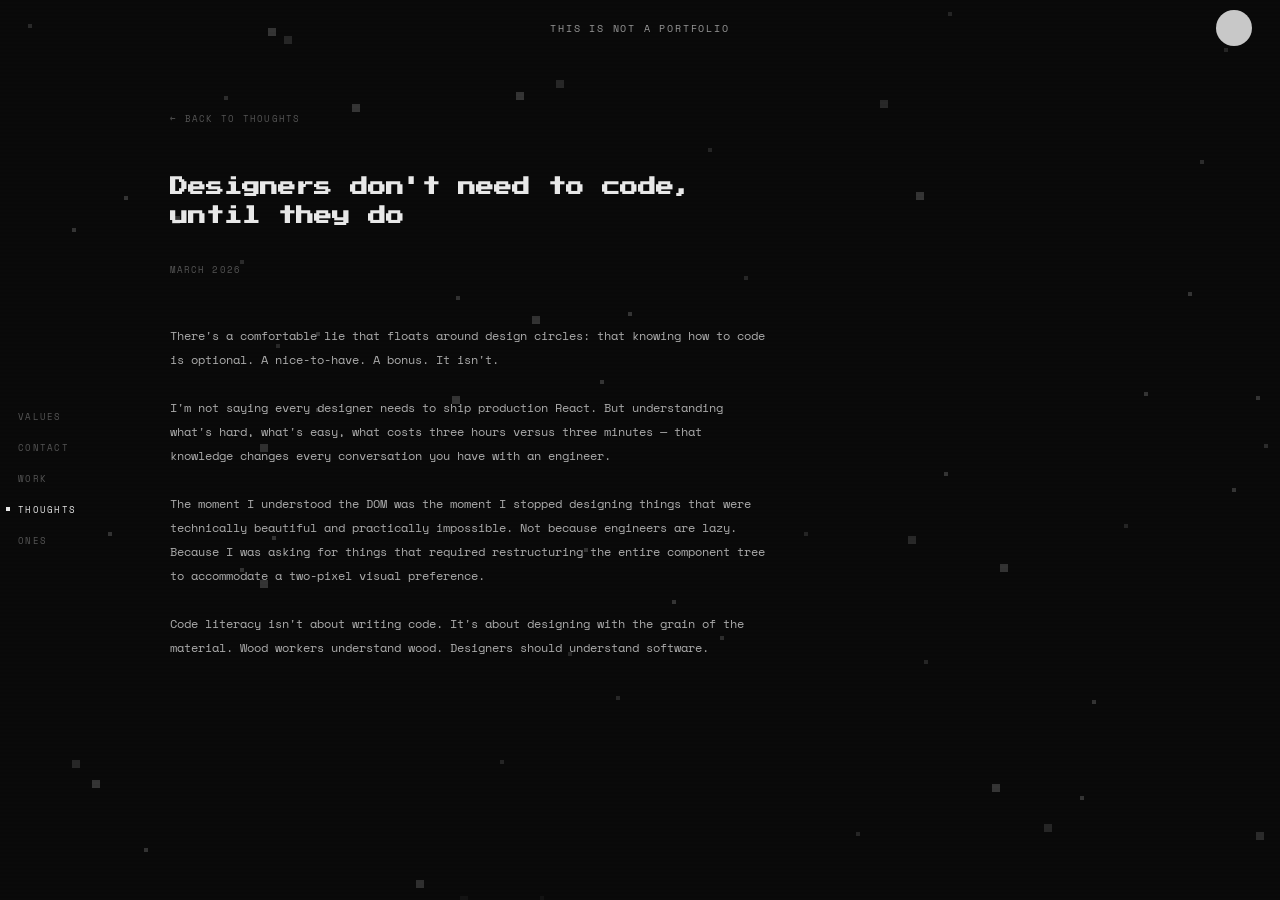
==== article.html @ 307c34dd "Initial commit: personal website" ====
<!DOCTYPE html>
<html lang="en">
<head>
  <meta charset="UTF-8" />
  <meta name="viewport" content="width=device-width, initial-scale=1.0" />
  <title>Article — Joy S</title>
  <link rel="stylesheet" href="style.css" />
</head>
<body>

  <canvas id="pixelCanvas"></canvas>

  <header>
    <div class="header-title">This is not a portfolio</div>
    <div class="header-circle"></div>
  </header>

  <nav class="left-nav">
    <a href="index.html" class="nav-item">Values</a>
    <a href="#" class="nav-item">Contact</a>
    <a href="#" class="nav-item">Work</a>
    <a href="blog.html" class="nav-item active">Thoughts</a>
    <a href="#" class="nav-item">Ones</a>
  </nav>

  <main class="article-main">
    <a href="blog.html" class="article-back">← Back to thoughts</a>
    <h1 class="article-title" id="articleTitle">Loading…</h1>
    <div class="article-meta" id="articleMeta"></div>
    <div class="article-body" id="articleBody"></div>
  </main>

  <script>
    const articles = {
      1: {
        title: "Designers don't need to code, until they do",
        date: "March 2026",
        body: `<p>There's a comfortable lie that floats around design circles: that knowing how to code is optional. A nice-to-have. A bonus. It isn't.</p>
        <p>I'm not saying every designer needs to ship production React. But understanding what's hard, what's easy, what costs three hours versus three minutes — that knowledge changes every conversation you have with an engineer.</p>
        <p>The moment I understood the DOM was the moment I stopped designing things that were technically beautiful and practically impossible. Not because engineers are lazy. Because I was asking for things that required restructuring the entire component tree to accommodate a two-pixel visual preference.</p>
        <p>Code literacy isn't about writing code. It's about designing with the grain of the material. Wood workers understand wood. Designers should understand software.</p>`
      },
      2: {
        title: "On being wrong loudly and often",
        date: "February 2026",
        body: `<p>I have a habit of stating half-formed opinions as if they're fully formed. This is, depending on who you ask, my worst or best professional quality.</p>
        <p>The worst version: I confidently advocate for a direction that turns out to be wrong, wasting everyone's time including my own.</p>
        <p>The best version: I say the thing nobody else is willing to say out loud, which opens up the conversation to actual disagreement, which is where all the good thinking happens.</p>
        <p>I've landed closer to the best version more often by being explicit about my confidence level. "I'm 60% sure about this" invites pushback. "Here's the answer" shuts the room down.</p>`
      },
      3: {
        title: "Tools I actually use (and why I judge people who don't)",
        date: "January 2026",
        body: `<p>I'm going to describe a pattern and you tell me if you recognize it. Someone complains about a problem — a process friction, a communication breakdown, an inefficiency — and when you ask if they've tried the tool that solves exactly that problem, they say: "Oh I've heard of it, I just haven't had time to learn it."</p>
        <p>This person has had time to complain. They have not had time to fix the thing they're complaining about. I find this baffling.</p>
        <p>Tools I actually use, in no particular order: Raycast, Notion, Figma (obviously), Linear, and an embarrassingly long list of browser extensions that have collectively saved me weeks.</p>
        <p>None of these took more than an afternoon to learn at a useful level. That is the bar. An afternoon.</p>`
      },
      4: {
        title: "The dinner party problem: unsolicited design critique",
        date: "December 2025",
        body: `<p>The moment I realized I had fully become a product designer was not when I shipped my first feature. It was when I was at dinner and couldn't stop thinking about why the restaurant's menu app used a carousel for the categories instead of a tab bar.</p>
        <p>Nobody asked. The food was good. The conversation was fine. And I was internally writing a Jira ticket.</p>
        <p>There is no cure. You learn to suppress the commentary. You do not always succeed. Your friends tolerate you. This is the deal.</p>`
      },
      5: {
        title: 'Why "ship it" is both good and terrible advice',
        date: "November 2025",
        body: `<p>"Ship it" is good advice when the problem is paralysis. When the team has been refining the same design for six weeks, when every conversation reopens already-closed decisions, when perfect has become the enemy of done — yes. Ship it.</p>
        <p>"Ship it" is terrible advice when the problem is that the thing you're about to ship is wrong. Not imperfect. Wrong. Wrong premise, wrong user, wrong problem solved entirely.</p>
        <p>The hard part is telling the difference. That distinction is most of the job.</p>`
      },
      6: {
        title: "What product design borrowed from therapy",
        date: "October 2025",
        body: `<p>A good therapist doesn't tell you what to feel. They ask questions until you tell yourself. A good designer doesn't tell users what they want. They create conditions where users can show you.</p>
        <p>Both disciplines require sitting with discomfort. Not jumping to solutions. Resisting the urge to fix before you understand.</p>
        <p>I'm not saying designers are therapists. I'm saying the cognitive posture is surprisingly similar, and that the designers I've learned most from all had a quality of patient, non-judgmental attention that I associate more with good listeners than good makers.</p>`
      },
      7: {
        title: "Against vibes-based roadmaps",
        date: "September 2025",
        body: `<p>A vibes-based roadmap is one where the prioritization logic, if you trace it back far enough, ends at "the founder really cares about this" or "we've been talking about it for a while so it feels important."</p>
        <p>These roadmaps are more common than anyone admits. They get dressed up in the language of strategy — "customer-centric," "high impact," "aligns with our north star" — but the actual inputs are vibes.</p>
        <p>The fix isn't more process. It's one honest question per roadmap item: what would convince us this is the wrong thing to build right now? If nobody can answer that, the item isn't prioritized. It's assumed.</p>`
      },
      8: {
        title: "Self-awareness as a design skill",
        date: "August 2025",
        body: `<p>The designers I've seen do the most damage — to products, to teams, to user experiences — were not the ones who lacked skills. They were the ones who lacked self-awareness about where their instincts were reliable and where they weren't.</p>
        <p>Everyone has design opinions. The difference between an opinion and a skill is being able to say "I don't know if I'm right about this, let's test it" and meaning it.</p>
        <p>Self-awareness in design isn't humility for its own sake. It's precision. Knowing when to trust your gut and when to distrust it is what separates expensive mistakes from cheap ones.</p>`
      },
      9: {
        title: "The myth of the objective user",
        date: "July 2025",
        body: `<p>There is no objective user. There is no view from nowhere. Every research method selects for certain kinds of people, certain kinds of contexts, certain kinds of feedback. The results are always partial.</p>
        <p>This doesn't mean user research is useless. It means treating any single study as definitive is the mistake. You're collecting evidence, not discovering truth.</p>
        <p>The practical implication: when someone says "users want X" based on one round of interviews, the right question is always "which users, in what context, saying what, to whom?" The answer to that question is where the actual information is.</p>`
      }
    };

    const params = new URLSearchParams(window.location.search);
    const id = params.get('id') || '1';
    const article = articles[id] || articles[1];

    document.getElementById('articleTitle').textContent = article.title;
    document.getElementById('articleMeta').textContent = article.date;
    document.getElementById('articleBody').innerHTML = article.body;
    document.title = article.title + ' — Joy S';
  </script>
  <script src="script.js"></script>
</body>
</html>
---- style.css ----
@import url('https://fonts.googleapis.com/css2?family=Press+Start+2P&family=Space+Mono:ital,wght@0,400;0,700;1,400&display=swap');

*, *::before, *::after {
  box-sizing: border-box;
  margin: 0;
  padding: 0;
}

:root {
  --bg: #0a0a0a;
  --fg: #e8e8e8;
  --accent: #d4d4d4;
  --muted: #555;
  --nav-width: 90px;
}

html, body {
  width: 100%;
  height: 100%;
  background: var(--bg);
  color: var(--fg);
  font-family: 'Space Mono', monospace;
  overflow: hidden;
}

/* ─── PIXEL CANVAS BACKGROUND ─── */
#pixelCanvas {
  position: fixed;
  top: 0;
  left: 0;
  width: 100%;
  height: 100%;
  pointer-events: none;
  z-index: 0;
  opacity: 0.35;
}

/* ─── HEADER ─── */
header {
  position: fixed;
  top: 0;
  left: 0;
  right: 0;
  height: 56px;
  display: flex;
  align-items: center;
  justify-content: center;
  z-index: 10;
}

.header-title {
  font-family: 'Space Mono', monospace;
  font-size: 10px;
  letter-spacing: 0.18em;
  text-transform: uppercase;
  color: var(--accent);
  opacity: 0.7;
}

.header-circle {
  position: absolute;
  right: 28px;
  top: 50%;
  transform: translateY(-50%);
  width: 36px;
  height: 36px;
  border-radius: 50%;
  background: #c8c8c8;
  cursor: pointer;
  transition: background 0.2s;
}

.header-circle:hover {
  background: #fff;
}

/* ─── LEFT NAV ─── */
.left-nav {
  position: fixed;
  left: 0;
  top: 56px;
  bottom: 0;
  width: var(--nav-width);
  display: flex;
  flex-direction: column;
  justify-content: center;
  gap: 18px;
  padding: 0 0 0 18px;
  z-index: 10;
}

.nav-item {
  font-family: 'Space Mono', monospace;
  font-size: 9px;
  letter-spacing: 0.14em;
  text-transform: uppercase;
  color: var(--muted);
  text-decoration: none;
  transition: color 0.2s;
  position: relative;
  cursor: pointer;
}

.nav-item::before {
  content: '';
  position: absolute;
  left: -12px;
  top: 50%;
  transform: translateY(-50%);
  width: 4px;
  height: 4px;
  background: transparent;
  transition: background 0.2s;
}

.nav-item:hover,
.nav-item.active {
  color: var(--fg);
}

.nav-item.active::before {
  background: var(--fg);
}

/* ─── HOME PAGE ─── */
.home-main {
  position: fixed;
  top: 56px;
  left: var(--nav-width);
  right: 0;
  bottom: 0;
  display: flex;
  flex-direction: column;
  align-items: center;
  justify-content: center;
  gap: 56px;
  z-index: 5;
}

.pixel-name {
  font-family: 'Press Start 2P', monospace;
  font-size: clamp(40px, 8vw, 80px);
  color: var(--fg);
  letter-spacing: 0.08em;
  line-height: 1;
  position: relative;
  cursor: default;
  user-select: none;
}

.bio-text {
  font-family: 'Space Mono', monospace;
  font-size: 11px;
  line-height: 1.9;
  color: var(--accent);
  opacity: 0.75;
  max-width: 340px;
  text-align: center;
}

/* ─── BLOG PAGE ─── */
.blog-main {
  position: fixed;
  top: 56px;
  left: var(--nav-width);
  right: 0;
  bottom: 0;
  display: flex;
  flex-direction: column;
  align-items: center;
  justify-content: center;
  z-index: 5;
  overflow-y: auto;
}

.article-list {
  display: flex;
  flex-direction: column;
  gap: 0;
  width: 100%;
  max-width: 420px;
}

.article-link {
  font-family: 'Space Mono', monospace;
  font-size: 13px;
  color: var(--accent);
  text-decoration: none;
  padding: 14px 0;
  border-bottom: 1px solid #1a1a1a;
  transition: color 0.15s, padding-left 0.15s;
  letter-spacing: 0.04em;
  opacity: 0.8;
  cursor: pointer;
}

.article-link:first-child {
  border-top: 1px solid #1a1a1a;
}

.article-link:hover {
  color: #fff;
  padding-left: 8px;
  opacity: 1;
}

/* ─── ARTICLE PAGE ─── */
.article-main {
  position: fixed;
  top: 56px;
  left: var(--nav-width);
  right: 0;
  bottom: 0;
  overflow-y: auto;
  padding: 48px 80px;
  z-index: 5;
}

.article-back {
  font-family: 'Space Mono', monospace;
  font-size: 9px;
  letter-spacing: 0.14em;
  text-transform: uppercase;
  color: var(--muted);
  text-decoration: none;
  margin-bottom: 48px;
  display: inline-block;
  transition: color 0.2s;
}

.article-back:hover {
  color: var(--fg);
}

.article-title {
  font-family: 'Press Start 2P', monospace;
  font-size: 18px;
  line-height: 1.6;
  color: var(--fg);
  margin-bottom: 32px;
  max-width: 560px;
}

.article-meta {
  font-family: 'Space Mono', monospace;
  font-size: 9px;
  color: var(--muted);
  letter-spacing: 0.12em;
  text-transform: uppercase;
  margin-bottom: 48px;
}

.article-body {
  font-family: 'Space Mono', monospace;
  font-size: 12px;
  line-height: 2;
  color: var(--accent);
  opacity: 0.8;
  max-width: 600px;
}

.article-body p {
  margin-bottom: 24px;
}

/* ─── GLITCH ANIMATION ─── */
@keyframes glitch-clip-1 {
  0%   { clip-path: inset(40% 0 61% 0); transform: translate(-4px, 0); }
  20%  { clip-path: inset(92% 0 1% 0);  transform: translate(4px, 0); }
  40%  { clip-path: inset(43% 0 1% 0);  transform: translate(0, 0); }
  60%  { clip-path: inset(25% 0 58% 0); transform: translate(3px, 0); }
  80%  { clip-path: inset(54% 0 7% 0);  transform: translate(-3px, 0); }
  100% { clip-path: inset(58% 0 43% 0); transform: translate(0, 0); }
}

@keyframes glitch-clip-2 {
  0%   { clip-path: inset(24% 0 29% 0); transform: translate(4px, 0); }
  20%  { clip-path: inset(54% 0 7% 0);  transform: translate(-4px, 0); }
  40%  { clip-path: inset(5% 0 86% 0);  transform: translate(3px, 0); }
  60%  { clip-path: inset(35% 0 56% 0); transform: translate(0, 0); }
  80%  { clip-path: inset(74% 0 16% 0); transform: translate(-3px, 0); }
  100% { clip-path: inset(45% 0 40% 0); transform: translate(4px, 0); }
}

.pixel-name {
  position: relative;
}

.pixel-name::before,
.pixel-name::after {
  content: attr(data-text);
  position: absolute;
  top: 0; left: 0;
  width: 100%;
  font-family: 'Press Start 2P', monospace;
  font-size: inherit;
  letter-spacing: inherit;
  opacity: 0;
}

.pixel-name.glitching::before {
  color: #ff004c;
  opacity: 0.8;
  animation: glitch-clip-1 0.3s steps(1) infinite;
}

.pixel-name.glitching::after {
  color: #00ffe7;
  opacity: 0.8;
  animation: glitch-clip-2 0.3s steps(1) infinite;
}

/* ─── PIXEL CURSOR (optional flair) ─── */
@keyframes blink {
  0%, 100% { opacity: 1; }
  50% { opacity: 0; }
}

.cursor {
  display: inline-block;
  width: 10px;
  height: 1em;
  background: var(--fg);
  margin-left: 4px;
  vertical-align: middle;
  animation: blink 1s step-end infinite;
}
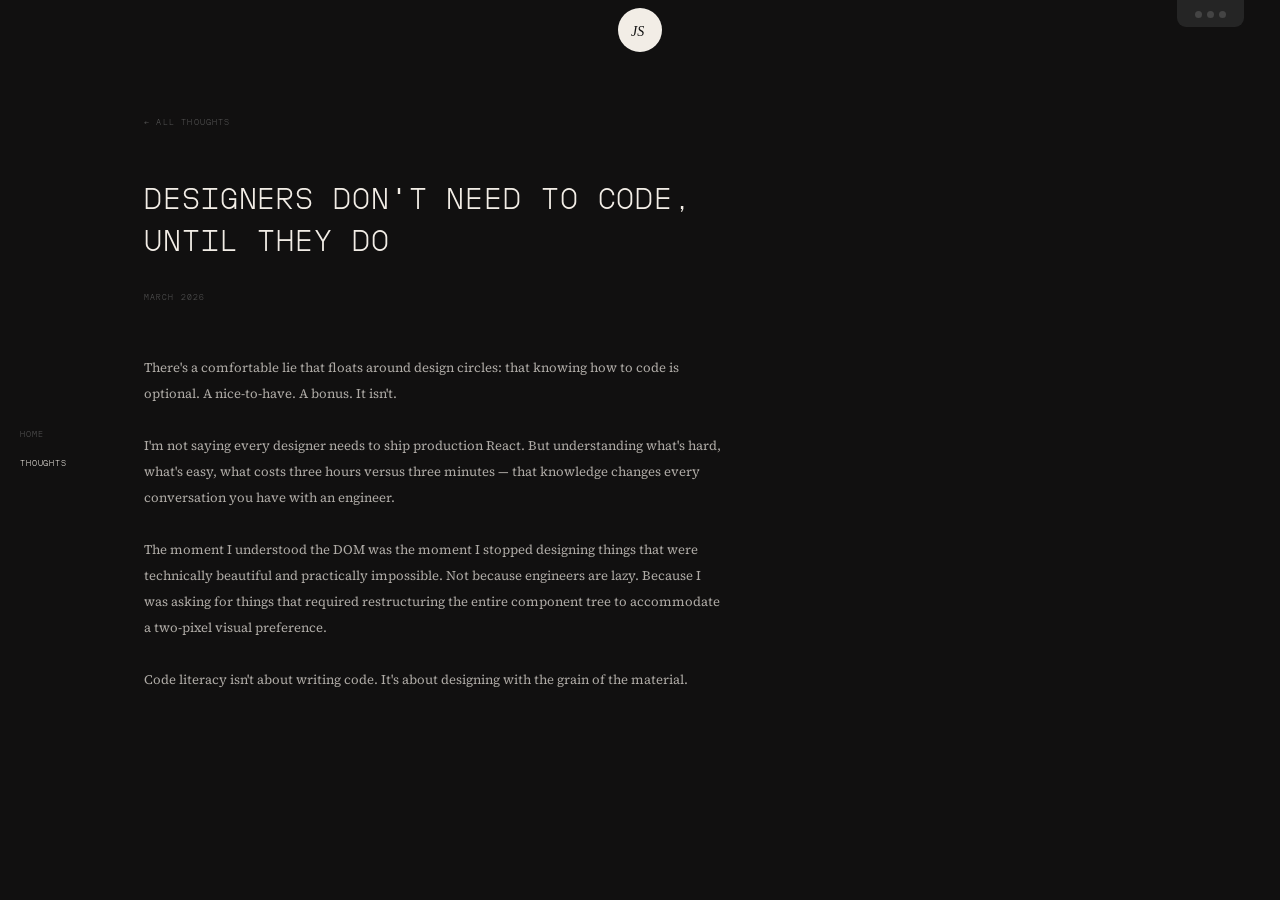
==== commit 91bca3b7: "Redesign: new editorial layout with browser-frame art collage, timeline nav, APK Praktikal + Source " ====
--- a/article.html
+++ b/article.html
@@ -3,32 +3,34 @@
 <head>
   <meta charset="UTF-8" />
   <meta name="viewport" content="width=device-width, initial-scale=1.0" />
-  <title>Article — Joy S</title>
+  <title>Article — Joy S.</title>
   <link rel="stylesheet" href="style.css" />
 </head>
 <body>
 
-  <canvas id="pixelCanvas"></canvas>
-
-  <header>
-    <div class="header-title">This is not a portfolio</div>
-    <div class="header-circle"></div>
+  <header class="site-header">
+    <a href="index.html" class="logo-badge">
+      <svg viewBox="0 0 26 26" fill="none" xmlns="http://www.w3.org/2000/svg">
+        <text x="4" y="19" font-size="14" font-family="serif" fill="#111" font-style="italic">JS</text>
+      </svg>
+    </a>
   </header>
 
-  <nav class="left-nav">
-    <a href="index.html" class="nav-item">Values</a>
-    <a href="#" class="nav-item">Contact</a>
-    <a href="#" class="nav-item">Work</a>
-    <a href="blog.html" class="nav-item active">Thoughts</a>
-    <a href="#" class="nav-item">Ones</a>
+  <div class="tab-deco" aria-hidden="true">
+    <i></i><i></i><i></i>
+  </div>
+
+  <nav class="page-left-nav">
+    <a href="index.html" class="page-nav-item">Home</a>
+    <a href="blog.html" class="page-nav-item active">Thoughts</a>
   </nav>
 
-  <main class="article-main">
-    <a href="blog.html" class="article-back">← Back to thoughts</a>
-    <h1 class="article-title" id="articleTitle">Loading…</h1>
-    <div class="article-meta" id="articleMeta"></div>
+  <div class="article-wrap">
+    <a href="blog.html" class="article-back">← All thoughts</a>
+    <h1 class="article-title" id="articleTitle"></h1>
+    <div class="article-date" id="articleDate"></div>
     <div class="article-body" id="articleBody"></div>
-  </main>
+  </div>
 
   <script>
     const articles = {
@@ -38,7 +40,7 @@
         body: `<p>There's a comfortable lie that floats around design circles: that knowing how to code is optional. A nice-to-have. A bonus. It isn't.</p>
         <p>I'm not saying every designer needs to ship production React. But understanding what's hard, what's easy, what costs three hours versus three minutes — that knowledge changes every conversation you have with an engineer.</p>
         <p>The moment I understood the DOM was the moment I stopped designing things that were technically beautiful and practically impossible. Not because engineers are lazy. Because I was asking for things that required restructuring the entire component tree to accommodate a two-pixel visual preference.</p>
-        <p>Code literacy isn't about writing code. It's about designing with the grain of the material. Wood workers understand wood. Designers should understand software.</p>`
+        <p>Code literacy isn't about writing code. It's about designing with the grain of the material.</p>`
       },
       2: {
         title: "On being wrong loudly and often",
@@ -53,8 +55,7 @@
         date: "January 2026",
         body: `<p>I'm going to describe a pattern and you tell me if you recognize it. Someone complains about a problem — a process friction, a communication breakdown, an inefficiency — and when you ask if they've tried the tool that solves exactly that problem, they say: "Oh I've heard of it, I just haven't had time to learn it."</p>
         <p>This person has had time to complain. They have not had time to fix the thing they're complaining about. I find this baffling.</p>
-        <p>Tools I actually use, in no particular order: Raycast, Notion, Figma (obviously), Linear, and an embarrassingly long list of browser extensions that have collectively saved me weeks.</p>
-        <p>None of these took more than an afternoon to learn at a useful level. That is the bar. An afternoon.</p>`
+        <p>None of the tools I rely on took more than an afternoon to learn at a useful level. That is the bar. An afternoon.</p>`
       },
       4: {
         title: "The dinner party problem: unsolicited design critique",
@@ -67,7 +68,7 @@
         title: 'Why "ship it" is both good and terrible advice',
         date: "November 2025",
         body: `<p>"Ship it" is good advice when the problem is paralysis. When the team has been refining the same design for six weeks, when every conversation reopens already-closed decisions, when perfect has become the enemy of done — yes. Ship it.</p>
-        <p>"Ship it" is terrible advice when the problem is that the thing you're about to ship is wrong. Not imperfect. Wrong. Wrong premise, wrong user, wrong problem solved entirely.</p>
+        <p>"Ship it" is terrible advice when the thing you're about to ship is wrong. Not imperfect. Wrong. Wrong premise, wrong user, wrong problem solved entirely.</p>
         <p>The hard part is telling the difference. That distinction is most of the job.</p>`
       },
       6: {
@@ -75,39 +76,37 @@
         date: "October 2025",
         body: `<p>A good therapist doesn't tell you what to feel. They ask questions until you tell yourself. A good designer doesn't tell users what they want. They create conditions where users can show you.</p>
         <p>Both disciplines require sitting with discomfort. Not jumping to solutions. Resisting the urge to fix before you understand.</p>
-        <p>I'm not saying designers are therapists. I'm saying the cognitive posture is surprisingly similar, and that the designers I've learned most from all had a quality of patient, non-judgmental attention that I associate more with good listeners than good makers.</p>`
+        <p>I'm not saying designers are therapists. I'm saying the cognitive posture is surprisingly similar.</p>`
       },
       7: {
         title: "Against vibes-based roadmaps",
         date: "September 2025",
         body: `<p>A vibes-based roadmap is one where the prioritization logic, if you trace it back far enough, ends at "the founder really cares about this" or "we've been talking about it for a while so it feels important."</p>
-        <p>These roadmaps are more common than anyone admits. They get dressed up in the language of strategy — "customer-centric," "high impact," "aligns with our north star" — but the actual inputs are vibes.</p>
-        <p>The fix isn't more process. It's one honest question per roadmap item: what would convince us this is the wrong thing to build right now? If nobody can answer that, the item isn't prioritized. It's assumed.</p>`
+        <p>These roadmaps are more common than anyone admits. They get dressed up in the language of strategy but the actual inputs are vibes.</p>
+        <p>The fix is one honest question per roadmap item: what would convince us this is the wrong thing to build right now? If nobody can answer that, the item isn't prioritized. It's assumed.</p>`
       },
       8: {
         title: "Self-awareness as a design skill",
         date: "August 2025",
-        body: `<p>The designers I've seen do the most damage — to products, to teams, to user experiences — were not the ones who lacked skills. They were the ones who lacked self-awareness about where their instincts were reliable and where they weren't.</p>
+        body: `<p>The designers I've seen do the most damage were not the ones who lacked skills. They were the ones who lacked self-awareness about where their instincts were reliable and where they weren't.</p>
         <p>Everyone has design opinions. The difference between an opinion and a skill is being able to say "I don't know if I'm right about this, let's test it" and meaning it.</p>
-        <p>Self-awareness in design isn't humility for its own sake. It's precision. Knowing when to trust your gut and when to distrust it is what separates expensive mistakes from cheap ones.</p>`
+        <p>Self-awareness in design isn't humility for its own sake. It's precision.</p>`
       },
       9: {
         title: "The myth of the objective user",
         date: "July 2025",
-        body: `<p>There is no objective user. There is no view from nowhere. Every research method selects for certain kinds of people, certain kinds of contexts, certain kinds of feedback. The results are always partial.</p>
+        body: `<p>There is no objective user. There is no view from nowhere. Every research method selects for certain kinds of people, certain kinds of contexts, certain kinds of feedback.</p>
         <p>This doesn't mean user research is useless. It means treating any single study as definitive is the mistake. You're collecting evidence, not discovering truth.</p>
-        <p>The practical implication: when someone says "users want X" based on one round of interviews, the right question is always "which users, in what context, saying what, to whom?" The answer to that question is where the actual information is.</p>`
+        <p>The practical implication: when someone says "users want X" based on one round of interviews, the right question is always "which users, in what context, saying what, to whom?"</p>`
       }
     };
 
-    const params = new URLSearchParams(window.location.search);
-    const id = params.get('id') || '1';
-    const article = articles[id] || articles[1];
-
-    document.getElementById('articleTitle').textContent = article.title;
-    document.getElementById('articleMeta').textContent = article.date;
-    document.getElementById('articleBody').innerHTML = article.body;
-    document.title = article.title + ' — Joy S';
+    const id = new URLSearchParams(window.location.search).get('id') || '1';
+    const a = articles[id] || articles[1];
+    document.getElementById('articleTitle').textContent = a.title;
+    document.getElementById('articleDate').textContent = a.date;
+    document.getElementById('articleBody').innerHTML = a.body;
+    document.title = a.title + ' — Joy S.';
   </script>
   <script src="script.js"></script>
 </body>
--- a/style.css
+++ b/style.css
@@ -1,327 +1,520 @@
-@import url('https://fonts.googleapis.com/css2?family=Press+Start+2P&family=Space+Mono:ital,wght@0,400;0,700;1,400&display=swap');
-
-*, *::before, *::after {
-  box-sizing: border-box;
-  margin: 0;
-  padding: 0;
-}
+@import url('https://fonts.googleapis.com/css2?family=Source+Serif+4:ital,opsz,wght@0,8..60,300;0,8..60,400;1,8..60,300;1,8..60,400&display=swap');
+
+@font-face {
+  font-family: 'APK Praktikal';
+  src: url('APK-Praktikal-Book-Trial.otf') format('opentype');
+  font-weight: 400;
+  font-style: normal;
+}
+
+*, *::before, *::after { box-sizing: border-box; margin: 0; padding: 0; }
 
 :root {
-  --bg: #0a0a0a;
-  --fg: #e8e8e8;
-  --accent: #d4d4d4;
+  --bg:    #111010;
+  --fg:    #f2ede6;
   --muted: #555;
-  --nav-width: 90px;
-}
-
-html, body {
+  --dim:   #363636;
+  --tl-w:  64px;
+}
+
+html { scroll-behavior: smooth; }
+
+body {
+  background: var(--bg);
+  color: var(--fg);
+  font-family: 'APK Praktikal', monospace;
+  overflow: hidden;
+  height: 100vh;
+}
+
+/* ─── SITE HEADER ─── */
+.site-header {
+  position: fixed;
+  top: 0; left: 0; right: 0;
+  height: 60px;
+  z-index: 100;
+  display: flex;
+  align-items: center;
+  justify-content: center;
+  pointer-events: none;
+}
+
+.logo-badge {
+  width: 44px;
+  height: 44px;
+  border-radius: 50%;
+  border: 1.5px solid rgba(255,255,255,0.15);
+  background: var(--fg);
+  display: flex;
+  align-items: center;
+  justify-content: center;
+  pointer-events: all;
+  cursor: pointer;
+  overflow: hidden;
+  flex-shrink: 0;
+}
+
+.logo-badge svg {
+  width: 26px;
+  height: 26px;
+}
+
+/* browser-tab decoration top-right */
+.tab-deco {
+  position: fixed;
+  top: 0; right: 36px;
+  background: #252525;
+  border-radius: 0 0 9px 9px;
+  padding: 11px 18px 9px;
+  display: flex;
+  align-items: center;
+  gap: 5px;
+  z-index: 100;
+}
+.tab-deco i {
+  display: block;
+  width: 7px; height: 7px;
+  border-radius: 50%;
+  background: #444;
+}
+
+/* ─── LEFT TIMELINE ─── */
+.timeline-nav {
+  position: fixed;
+  left: 0; top: 0; bottom: 0;
+  width: var(--tl-w);
+  z-index: 50;
+  display: flex;
+  flex-direction: column;
+  justify-content: center;
+  padding-left: 20px;
+  gap: 0;
+}
+
+.era-entry {
+  cursor: pointer;
+  padding: 5px 0;
+  display: flex;
+  flex-direction: column;
+  gap: 0;
+}
+
+.era-entry .era-label-tag {
+  font-family: 'APK Praktikal', monospace;
+  font-size: 8.5px;
+  letter-spacing: 0.1em;
+  text-transform: uppercase;
+  color: var(--fg);
+  max-height: 0;
+  overflow: hidden;
+  opacity: 0;
+  transition: max-height 0.35s ease, opacity 0.35s ease;
+  white-space: nowrap;
+  line-height: 1.3;
+}
+
+.era-entry.active .era-label-tag {
+  max-height: 20px;
+  opacity: 1;
+  margin-bottom: 5px;
+}
+
+.era-tick {
+  display: block;
+  width: 18px;
+  height: 1.5px;
+  background: var(--dim);
+  transition: width 0.3s, background 0.3s;
+}
+
+.era-entry.active .era-tick {
+  width: 26px;
+  background: var(--fg);
+}
+
+.era-entry:hover .era-tick {
+  background: #888;
+}
+
+/* ─── SCROLL CONTAINER ─── */
+.site-main {
+  position: fixed;
+  top: 0;
+  left: var(--tl-w);
+  right: 0;
+  bottom: 0;
+  overflow-y: scroll;
+  scroll-snap-type: y mandatory;
+  scroll-behavior: smooth;
+}
+
+/* hide scrollbar */
+.site-main::-webkit-scrollbar { display: none; }
+.site-main { -ms-overflow-style: none; scrollbar-width: none; }
+
+/* ─── ERA SECTIONS ─── */
+.era-section {
+  position: relative;
   width: 100%;
-  height: 100%;
-  background: var(--bg);
-  color: var(--fg);
-  font-family: 'Space Mono', monospace;
+  height: 100vh;
+  scroll-snap-align: start;
   overflow: hidden;
 }
 
-/* ─── PIXEL CANVAS BACKGROUND ─── */
-#pixelCanvas {
-  position: fixed;
-  top: 0;
-  left: 0;
-  width: 100%;
+/* ─── NOW SECTION ─── */
+#now {
+  display: flex;
+  flex-direction: column;
+  justify-content: center;
+}
+
+.hero-text-block {
+  position: relative;
+  z-index: 5;
+  padding-left: 60px;
+  margin-top: -20px;
+}
+
+.display-heading {
+  font-family: 'APK Praktikal', monospace;
+  font-size: clamp(38px, 5.5vw, 80px);
+  line-height: 1.12;
+  color: var(--fg);
+  letter-spacing: 0.025em;
+  text-transform: uppercase;
+  font-weight: 400;
+  max-width: 58vw;
+}
+
+.hero-bio {
+  font-family: 'Source Serif 4', serif;
+  font-size: 11px;
+  line-height: 1.9;
+  color: var(--fg);
+  opacity: 0.5;
+  max-width: 360px;
+  margin-top: 72px;
+  font-style: italic;
+}
+
+/* ─── ART STAGE ─── */
+.art-stage {
+  position: absolute;
+  top: 0; right: 0;
+  width: 72%;
   height: 100%;
   pointer-events: none;
-  z-index: 0;
-  opacity: 0.35;
-}
-
-/* ─── HEADER ─── */
-header {
-  position: fixed;
-  top: 0;
-  left: 0;
+}
+
+/* ─── BROWSER FRAMES ─── */
+.browser-frame {
+  position: absolute;
+  border-radius: 10px;
+  overflow: hidden;
+  box-shadow: 0 18px 48px rgba(0,0,0,0.6), 0 0 0 1px rgba(255,255,255,0.05);
+  pointer-events: all;
+  cursor: default;
+  transition: box-shadow 0.25s ease;
+}
+
+.browser-frame:hover {
+  box-shadow: 0 28px 64px rgba(0,0,0,0.75), 0 0 0 1px rgba(255,255,255,0.1);
+  z-index: 30 !important;
+}
+
+.b-chrome {
+  padding: 9px 11px 8px;
+  display: flex;
+  align-items: center;
+  gap: 5px;
+}
+
+.b-dot {
+  width: 8px; height: 8px;
+  border-radius: 50%;
+  background: rgba(255,255,255,0.3);
+  flex-shrink: 0;
+}
+
+.b-body {
+  display: block;
+  width: 100%;
+  position: relative;
+  overflow: hidden;
+}
+
+/* placeholder label shown until real images are added */
+.b-body::after {
+  content: attr(data-label);
+  position: absolute;
+  bottom: 8px; left: 10px;
+  font-family: 'APK Praktikal', monospace;
+  font-size: 7px;
+  letter-spacing: 0.12em;
+  text-transform: uppercase;
+  color: rgba(255,255,255,0.18);
+  pointer-events: none;
+}
+
+/* chrome colors */
+.f1 .b-chrome { background: #4B6EE6; }
+.f2 .b-chrome { background: #C95E8A; }
+.f3 .b-chrome { background: #3AB356; }
+.f4 .b-chrome { background: #E8703A; }
+.f5 .b-chrome { background: #F0C234; }
+.f6 .b-chrome { background: #F0C234; }
+
+/* ── frame 1: tall, blue jacket portrait ── */
+.f1 {
+  width: 23%;
+  right: -1%;
+  top: 3%;
+  z-index: 10;
+  transform: rotate(-1deg);
+}
+.f1 .b-body {
+  height: 54vh;
+  background: linear-gradient(175deg, #d0c1a8 0%, #b8a48c 60%, #a89070 100%);
+}
+
+/* ── frame 2: small, pink, top-right ── */
+.f2 {
+  width: 16%;
+  right: 24%;
+  top: 1.5%;
+  z-index: 8;
+  transform: rotate(1.5deg);
+}
+.f2 .b-body {
+  height: 13vh;
+  background: linear-gradient(160deg, #c8a882 0%, #b89065 100%);
+}
+
+/* ── frame 3: green, Egyptian/ancient ── */
+.f3 {
+  width: 27%;
+  right: 22%;
+  top: 30%;
+  z-index: 12;
+  transform: rotate(0.4deg);
+}
+.f3 .b-body {
+  height: 26vh;
+  background: linear-gradient(140deg, #c8a020 0%, #b08810 40%, #906808 100%);
+}
+
+/* ── frame 4: orange, face portrait ── */
+.f4 {
+  width: 22%;
+  right: 3%;
+  top: 46%;
+  z-index: 11;
+  transform: rotate(-1.2deg);
+}
+.f4 .b-body {
+  height: 32vh;
+  background: linear-gradient(160deg, #c49080 0%, #a87060 50%, #8c5040 100%);
+}
+
+/* ── frame 5: yellow, clock ── */
+.f5 {
+  width: 20%;
+  right: 26%;
+  top: 62%;
+  z-index: 9;
+  transform: rotate(1.8deg);
+}
+.f5 .b-body {
+  height: 26vh;
+  background: linear-gradient(150deg, #8c7254 0%, #7a6040 50%, #604830 100%);
+}
+
+/* ── frame 6: yellow, colorful / scream ── */
+.f6 {
+  width: 22%;
+  right: 5%;
+  top: 76%;
+  z-index: 7;
+  transform: rotate(-0.8deg);
+}
+.f6 .b-body {
+  height: 24vh;
+  background:
+    linear-gradient(to bottom,
+      #4B6EE6 0%   , #4B6EE6 16%,
+      #F0C234 16%  , #F0C234 34%,
+      #E8703A 34%  , #E8703A 52%,
+      #4B6EE6 52%  , #4B6EE6 70%,
+      #c0c0c0 70%  , #c0c0c0 85%,
+      #d4c4a8 85%  , #d4c4a8 100%
+    );
+}
+
+/* ─── OTHER ERA SECTIONS ─── */
+.era-inner {
+  height: 100%;
+  display: flex;
+  flex-direction: column;
+  justify-content: center;
+  padding-left: 60px;
+  gap: 20px;
+}
+
+.era-season {
+  font-family: 'APK Praktikal', monospace;
+  font-size: clamp(28px, 3.8vw, 56px);
+  letter-spacing: 0.04em;
+  text-transform: uppercase;
+  color: var(--fg);
+  opacity: 0.12;
+  line-height: 1;
+  user-select: none;
+}
+
+.era-note {
+  font-family: 'Source Serif 4', serif;
+  font-size: 12px;
+  font-style: italic;
+  color: var(--muted);
+  max-width: 320px;
+  line-height: 1.8;
+}
+
+.era-dot-row {
+  display: flex;
+  gap: 10px;
+  margin-top: 8px;
+}
+
+.era-dot-row span {
+  display: block;
+  width: 6px; height: 6px;
+  border-radius: 50%;
+  background: var(--dim);
+}
+
+/* ─── BLOG PAGE ─── */
+.blog-wrap {
+  position: fixed;
+  top: 60px;
+  left: var(--tl-w);
   right: 0;
-  height: 56px;
+  bottom: 0;
   display: flex;
   align-items: center;
   justify-content: center;
-  z-index: 10;
-}
-
-.header-title {
-  font-family: 'Space Mono', monospace;
-  font-size: 10px;
-  letter-spacing: 0.18em;
-  text-transform: uppercase;
-  color: var(--accent);
+  overflow-y: auto;
+}
+
+.article-list {
+  display: flex;
+  flex-direction: column;
+  width: 100%;
+  max-width: 500px;
+  padding: 40px 0;
+}
+
+.article-link {
+  font-family: 'Source Serif 4', serif;
+  font-size: 13px;
+  font-style: italic;
+  color: var(--fg);
+  opacity: 0.55;
+  text-decoration: none;
+  padding: 13px 0;
+  border-bottom: 1px solid #1c1c1c;
+  letter-spacing: 0.01em;
+  transition: opacity 0.2s, padding-left 0.2s;
+  display: block;
+}
+
+.article-link:first-child { border-top: 1px solid #1c1c1c; }
+
+.article-link:hover {
+  opacity: 1;
+  padding-left: 10px;
+}
+
+/* ─── ARTICLE PAGE ─── */
+.article-wrap {
+  position: fixed;
+  top: 60px;
+  left: var(--tl-w);
+  right: 0;
+  bottom: 0;
+  overflow-y: auto;
+  padding: 52px 80px;
+}
+
+.article-back {
+  font-family: 'APK Praktikal', monospace;
+  font-size: 8.5px;
+  letter-spacing: 0.14em;
+  text-transform: uppercase;
+  color: var(--muted);
+  text-decoration: none;
+  display: inline-block;
+  margin-bottom: 52px;
+  transition: color 0.2s;
+}
+
+.article-back:hover { color: var(--fg); }
+
+.article-title {
+  font-family: 'APK Praktikal', monospace;
+  font-size: clamp(18px, 2.4vw, 30px);
+  line-height: 1.4;
+  color: var(--fg);
+  letter-spacing: 0.03em;
+  text-transform: uppercase;
+  max-width: 580px;
+  margin-bottom: 28px;
+  font-weight: 400;
+}
+
+.article-date {
+  font-family: 'APK Praktikal', monospace;
+  font-size: 8px;
+  letter-spacing: 0.14em;
+  text-transform: uppercase;
+  color: var(--muted);
+  margin-bottom: 52px;
+}
+
+.article-body {
+  font-family: 'Source Serif 4', serif;
+  font-size: 13px;
+  line-height: 2;
+  color: var(--fg);
   opacity: 0.7;
-}
-
-.header-circle {
-  position: absolute;
-  right: 28px;
-  top: 50%;
-  transform: translateY(-50%);
-  width: 36px;
-  height: 36px;
-  border-radius: 50%;
-  background: #c8c8c8;
-  cursor: pointer;
-  transition: background 0.2s;
-}
-
-.header-circle:hover {
-  background: #fff;
-}
-
-/* ─── LEFT NAV ─── */
-.left-nav {
-  position: fixed;
-  left: 0;
-  top: 56px;
-  bottom: 0;
-  width: var(--nav-width);
+  max-width: 580px;
+}
+
+.article-body p { margin-bottom: 26px; }
+
+/* ─── SHARED BLOG/ARTICLE NAV ─── */
+.page-left-nav {
+  position: fixed;
+  left: 0; top: 0; bottom: 0;
+  width: var(--tl-w);
   display: flex;
   flex-direction: column;
   justify-content: center;
+  padding-left: 20px;
   gap: 18px;
-  padding: 0 0 0 18px;
-  z-index: 10;
-}
-
-.nav-item {
-  font-family: 'Space Mono', monospace;
-  font-size: 9px;
-  letter-spacing: 0.14em;
+  z-index: 50;
+}
+
+.page-nav-item {
+  font-family: 'APK Praktikal', monospace;
+  font-size: 8.5px;
+  letter-spacing: 0.1em;
   text-transform: uppercase;
   color: var(--muted);
   text-decoration: none;
   transition: color 0.2s;
-  position: relative;
-  cursor: pointer;
-}
-
-.nav-item::before {
-  content: '';
-  position: absolute;
-  left: -12px;
-  top: 50%;
-  transform: translateY(-50%);
-  width: 4px;
-  height: 4px;
-  background: transparent;
-  transition: background 0.2s;
-}
-
-.nav-item:hover,
-.nav-item.active {
-  color: var(--fg);
-}
-
-.nav-item.active::before {
-  background: var(--fg);
-}
-
-/* ─── HOME PAGE ─── */
-.home-main {
-  position: fixed;
-  top: 56px;
-  left: var(--nav-width);
-  right: 0;
-  bottom: 0;
-  display: flex;
-  flex-direction: column;
-  align-items: center;
-  justify-content: center;
-  gap: 56px;
-  z-index: 5;
-}
-
-.pixel-name {
-  font-family: 'Press Start 2P', monospace;
-  font-size: clamp(40px, 8vw, 80px);
-  color: var(--fg);
-  letter-spacing: 0.08em;
-  line-height: 1;
-  position: relative;
-  cursor: default;
-  user-select: none;
-}
-
-.bio-text {
-  font-family: 'Space Mono', monospace;
-  font-size: 11px;
-  line-height: 1.9;
-  color: var(--accent);
-  opacity: 0.75;
-  max-width: 340px;
-  text-align: center;
-}
-
-/* ─── BLOG PAGE ─── */
-.blog-main {
-  position: fixed;
-  top: 56px;
-  left: var(--nav-width);
-  right: 0;
-  bottom: 0;
-  display: flex;
-  flex-direction: column;
-  align-items: center;
-  justify-content: center;
-  z-index: 5;
-  overflow-y: auto;
-}
-
-.article-list {
-  display: flex;
-  flex-direction: column;
-  gap: 0;
-  width: 100%;
-  max-width: 420px;
-}
-
-.article-link {
-  font-family: 'Space Mono', monospace;
-  font-size: 13px;
-  color: var(--accent);
-  text-decoration: none;
-  padding: 14px 0;
-  border-bottom: 1px solid #1a1a1a;
-  transition: color 0.15s, padding-left 0.15s;
-  letter-spacing: 0.04em;
-  opacity: 0.8;
-  cursor: pointer;
-}
-
-.article-link:first-child {
-  border-top: 1px solid #1a1a1a;
-}
-
-.article-link:hover {
-  color: #fff;
-  padding-left: 8px;
-  opacity: 1;
-}
-
-/* ─── ARTICLE PAGE ─── */
-.article-main {
-  position: fixed;
-  top: 56px;
-  left: var(--nav-width);
-  right: 0;
-  bottom: 0;
-  overflow-y: auto;
-  padding: 48px 80px;
-  z-index: 5;
-}
-
-.article-back {
-  font-family: 'Space Mono', monospace;
-  font-size: 9px;
-  letter-spacing: 0.14em;
-  text-transform: uppercase;
-  color: var(--muted);
-  text-decoration: none;
-  margin-bottom: 48px;
-  display: inline-block;
-  transition: color 0.2s;
-}
-
-.article-back:hover {
-  color: var(--fg);
-}
-
-.article-title {
-  font-family: 'Press Start 2P', monospace;
-  font-size: 18px;
-  line-height: 1.6;
-  color: var(--fg);
-  margin-bottom: 32px;
-  max-width: 560px;
-}
-
-.article-meta {
-  font-family: 'Space Mono', monospace;
-  font-size: 9px;
-  color: var(--muted);
-  letter-spacing: 0.12em;
-  text-transform: uppercase;
-  margin-bottom: 48px;
-}
-
-.article-body {
-  font-family: 'Space Mono', monospace;
-  font-size: 12px;
-  line-height: 2;
-  color: var(--accent);
-  opacity: 0.8;
-  max-width: 600px;
-}
-
-.article-body p {
-  margin-bottom: 24px;
-}
-
-/* ─── GLITCH ANIMATION ─── */
-@keyframes glitch-clip-1 {
-  0%   { clip-path: inset(40% 0 61% 0); transform: translate(-4px, 0); }
-  20%  { clip-path: inset(92% 0 1% 0);  transform: translate(4px, 0); }
-  40%  { clip-path: inset(43% 0 1% 0);  transform: translate(0, 0); }
-  60%  { clip-path: inset(25% 0 58% 0); transform: translate(3px, 0); }
-  80%  { clip-path: inset(54% 0 7% 0);  transform: translate(-3px, 0); }
-  100% { clip-path: inset(58% 0 43% 0); transform: translate(0, 0); }
-}
-
-@keyframes glitch-clip-2 {
-  0%   { clip-path: inset(24% 0 29% 0); transform: translate(4px, 0); }
-  20%  { clip-path: inset(54% 0 7% 0);  transform: translate(-4px, 0); }
-  40%  { clip-path: inset(5% 0 86% 0);  transform: translate(3px, 0); }
-  60%  { clip-path: inset(35% 0 56% 0); transform: translate(0, 0); }
-  80%  { clip-path: inset(74% 0 16% 0); transform: translate(-3px, 0); }
-  100% { clip-path: inset(45% 0 40% 0); transform: translate(4px, 0); }
-}
-
-.pixel-name {
-  position: relative;
-}
-
-.pixel-name::before,
-.pixel-name::after {
-  content: attr(data-text);
-  position: absolute;
-  top: 0; left: 0;
-  width: 100%;
-  font-family: 'Press Start 2P', monospace;
-  font-size: inherit;
-  letter-spacing: inherit;
-  opacity: 0;
-}
-
-.pixel-name.glitching::before {
-  color: #ff004c;
-  opacity: 0.8;
-  animation: glitch-clip-1 0.3s steps(1) infinite;
-}
-
-.pixel-name.glitching::after {
-  color: #00ffe7;
-  opacity: 0.8;
-  animation: glitch-clip-2 0.3s steps(1) infinite;
-}
-
-/* ─── PIXEL CURSOR (optional flair) ─── */
-@keyframes blink {
-  0%, 100% { opacity: 1; }
-  50% { opacity: 0; }
-}
-
-.cursor {
-  display: inline-block;
-  width: 10px;
-  height: 1em;
-  background: var(--fg);
-  margin-left: 4px;
-  vertical-align: middle;
-  animation: blink 1s step-end infinite;
-}
+  white-space: nowrap;
+}
+
+.page-nav-item:hover,
+.page-nav-item.active { color: var(--fg); }
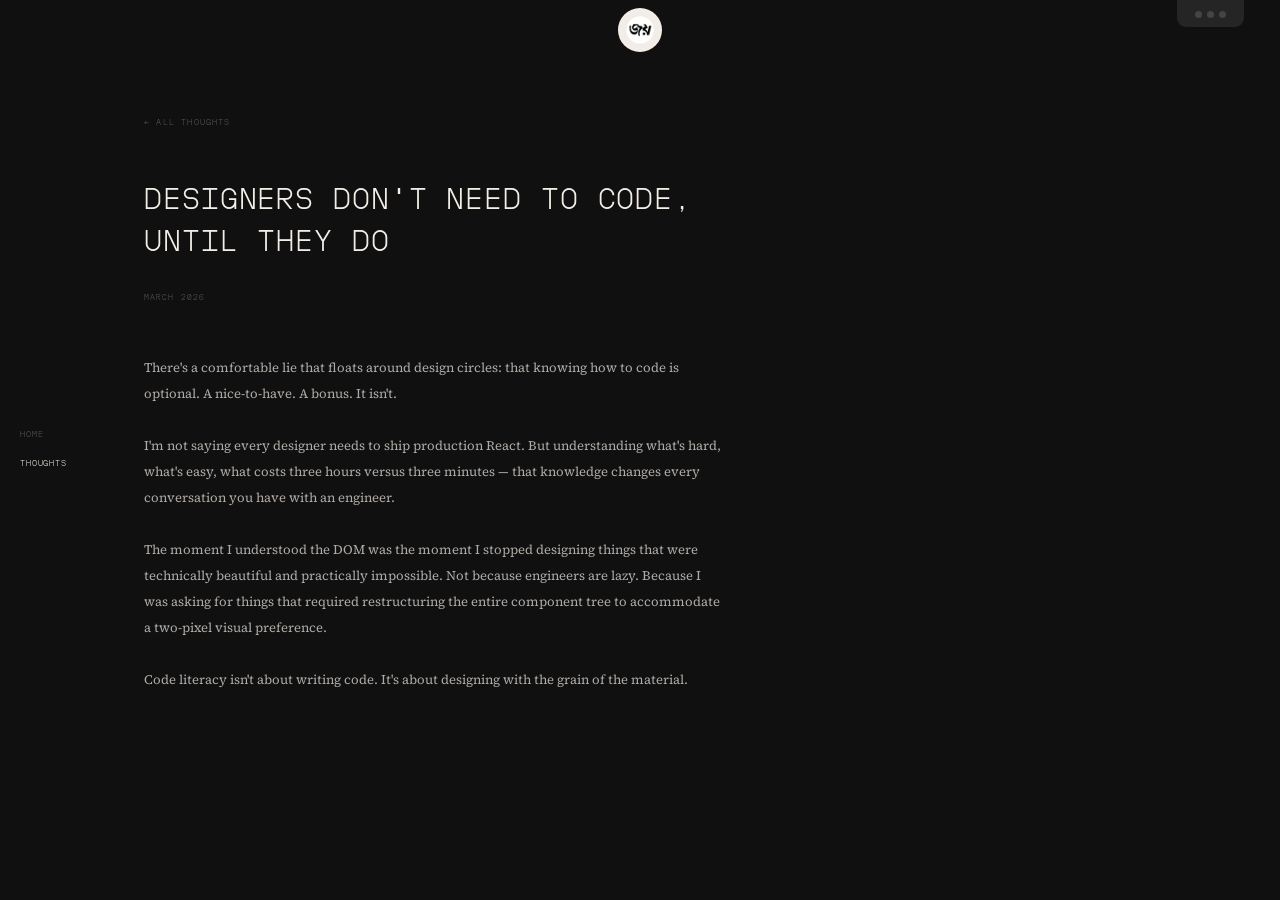
==== commit fa8d3104: "Add real images, Bengali logo, center hero text over art collage, bio bottom-center" ====
--- a/article.html
+++ b/article.html
@@ -10,9 +10,7 @@
 
   <header class="site-header">
     <a href="index.html" class="logo-badge">
-      <svg viewBox="0 0 26 26" fill="none" xmlns="http://www.w3.org/2000/svg">
-        <text x="4" y="19" font-size="14" font-family="serif" fill="#111" font-style="italic">JS</text>
-      </svg>
+      <img src="logo.png" alt="জয়" />
     </a>
   </header>
 
--- a/style.css
+++ b/style.css
@@ -43,7 +43,7 @@
   width: 44px;
   height: 44px;
   border-radius: 50%;
-  border: 1.5px solid rgba(255,255,255,0.15);
+  border: 1.5px solid rgba(255,255,255,0.12);
   background: var(--fg);
   display: flex;
   align-items: center;
@@ -52,11 +52,15 @@
   cursor: pointer;
   overflow: hidden;
   flex-shrink: 0;
-}
-
-.logo-badge svg {
-  width: 26px;
-  height: 26px;
+  text-decoration: none;
+}
+
+.logo-badge img {
+  width: 100%;
+  height: 100%;
+  object-fit: contain;
+  padding: 7px;
+  display: block;
 }
 
 /* browser-tab decoration top-right */
@@ -88,7 +92,6 @@
   flex-direction: column;
   justify-content: center;
   padding-left: 20px;
-  gap: 0;
 }
 
 .era-entry {
@@ -132,9 +135,7 @@
   background: var(--fg);
 }
 
-.era-entry:hover .era-tick {
-  background: #888;
-}
+.era-entry:hover .era-tick { background: #888; }
 
 /* ─── SCROLL CONTAINER ─── */
 .site-main {
@@ -147,8 +148,6 @@
   scroll-snap-type: y mandatory;
   scroll-behavior: smooth;
 }
-
-/* hide scrollbar */
 .site-main::-webkit-scrollbar { display: none; }
 .site-main { -ms-overflow-style: none; scrollbar-width: none; }
 
@@ -162,192 +161,132 @@
 }
 
 /* ─── NOW SECTION ─── */
-#now {
-  display: flex;
-  flex-direction: column;
-  justify-content: center;
-}
-
+
+/* art stage: full section, all images inside here */
+.art-stage {
+  position: absolute;
+  inset: 0;
+  pointer-events: none;
+}
+
+/* hero text: centered over everything */
 .hero-text-block {
-  position: relative;
-  z-index: 5;
-  padding-left: 60px;
-  margin-top: -20px;
+  position: absolute;
+  top: 50%;
+  left: 50%;
+  transform: translate(-50%, -50%);
+  z-index: 20;
+  text-align: center;
+  width: 100%;
+  padding: 0 40px;
+  pointer-events: none;
 }
 
 .display-heading {
   font-family: 'APK Praktikal', monospace;
-  font-size: clamp(38px, 5.5vw, 80px);
-  line-height: 1.12;
+  font-size: clamp(38px, 5.6vw, 82px);
+  line-height: 1.1;
   color: var(--fg);
   letter-spacing: 0.025em;
   text-transform: uppercase;
   font-weight: 400;
-  max-width: 58vw;
-}
-
+}
+
+/* bio: pinned to bottom center */
 .hero-bio {
+  position: absolute;
+  bottom: 44px;
+  left: 50%;
+  transform: translateX(-50%);
+  z-index: 20;
+  text-align: center;
+  width: 400px;
   font-family: 'Source Serif 4', serif;
   font-size: 11px;
   line-height: 1.9;
   color: var(--fg);
-  opacity: 0.5;
-  max-width: 360px;
-  margin-top: 72px;
+  opacity: 0.6;
   font-style: italic;
-}
-
-/* ─── ART STAGE ─── */
-.art-stage {
-  position: absolute;
-  top: 0; right: 0;
-  width: 72%;
-  height: 100%;
   pointer-events: none;
 }
 
-/* ─── BROWSER FRAMES ─── */
-.browser-frame {
+/* ─── ART FRAME IMAGES ─── */
+.art-frame {
   position: absolute;
   border-radius: 10px;
-  overflow: hidden;
-  box-shadow: 0 18px 48px rgba(0,0,0,0.6), 0 0 0 1px rgba(255,255,255,0.05);
+  box-shadow: 0 18px 50px rgba(0,0,0,0.65), 0 0 0 1px rgba(255,255,255,0.04);
+  display: block;
   pointer-events: all;
-  cursor: default;
+  height: auto;
   transition: box-shadow 0.25s ease;
 }
 
-.browser-frame:hover {
-  box-shadow: 0 28px 64px rgba(0,0,0,0.75), 0 0 0 1px rgba(255,255,255,0.1);
+.art-frame:hover {
+  box-shadow: 0 28px 70px rgba(0,0,0,0.8), 0 0 0 1px rgba(255,255,255,0.1);
   z-index: 30 !important;
 }
 
-.b-chrome {
-  padding: 9px 11px 8px;
-  display: flex;
-  align-items: center;
-  gap: 5px;
-}
-
-.b-dot {
-  width: 8px; height: 8px;
-  border-radius: 50%;
-  background: rgba(255,255,255,0.3);
-  flex-shrink: 0;
-}
-
-.b-body {
-  display: block;
-  width: 100%;
-  position: relative;
-  overflow: hidden;
-}
-
-/* placeholder label shown until real images are added */
-.b-body::after {
-  content: attr(data-label);
-  position: absolute;
-  bottom: 8px; left: 10px;
-  font-family: 'APK Praktikal', monospace;
-  font-size: 7px;
-  letter-spacing: 0.12em;
-  text-transform: uppercase;
-  color: rgba(255,255,255,0.18);
-  pointer-events: none;
-}
-
-/* chrome colors */
-.f1 .b-chrome { background: #4B6EE6; }
-.f2 .b-chrome { background: #C95E8A; }
-.f3 .b-chrome { background: #3AB356; }
-.f4 .b-chrome { background: #E8703A; }
-.f5 .b-chrome { background: #F0C234; }
-.f6 .b-chrome { background: #F0C234; }
-
-/* ── frame 1: tall, blue jacket portrait ── */
-.f1 {
-  width: 23%;
-  right: -1%;
-  top: 3%;
+/* blue jacket — tall portrait, far right */
+.af1 {
+  width: 20vw;
+  right: 1vw;
+  top: 3vh;
   z-index: 10;
   transform: rotate(-1deg);
 }
-.f1 .b-body {
-  height: 54vh;
-  background: linear-gradient(175deg, #d0c1a8 0%, #b8a48c 60%, #a89070 100%);
-}
-
-/* ── frame 2: small, pink, top-right ── */
-.f2 {
-  width: 16%;
-  right: 24%;
-  top: 1.5%;
+
+/* pink eraser — small, upper right */
+.af2 {
+  width: 15vw;
+  right: 22vw;
+  top: 2vh;
   z-index: 8;
-  transform: rotate(1.5deg);
-}
-.f2 .b-body {
-  height: 13vh;
-  background: linear-gradient(160deg, #c8a882 0%, #b89065 100%);
-}
-
-/* ── frame 3: green, Egyptian/ancient ── */
-.f3 {
-  width: 27%;
-  right: 22%;
-  top: 30%;
+  transform: rotate(2.5deg);
+}
+
+/* Ethiopian art — wide, center-right */
+.af3 {
+  width: 27vw;
+  right: 19vw;
+  top: 36vh;
   z-index: 12;
   transform: rotate(0.4deg);
 }
-.f3 .b-body {
-  height: 26vh;
-  background: linear-gradient(140deg, #c8a020 0%, #b08810 40%, #906808 100%);
-}
-
-/* ── frame 4: orange, face portrait ── */
-.f4 {
-  width: 22%;
-  right: 3%;
-  top: 46%;
+
+/* portrait face — right, mid-lower */
+.af4 {
+  width: 21vw;
+  right: 2vw;
+  top: 48vh;
   z-index: 11;
-  transform: rotate(-1.2deg);
-}
-.f4 .b-body {
-  height: 32vh;
-  background: linear-gradient(160deg, #c49080 0%, #a87060 50%, #8c5040 100%);
-}
-
-/* ── frame 5: yellow, clock ── */
-.f5 {
-  width: 20%;
-  right: 26%;
-  top: 62%;
+  transform: rotate(-1.4deg);
+}
+
+/* clock — lower left */
+.af5 {
+  width: 19vw;
+  left: 4vw;
+  top: 56vh;
   z-index: 9;
   transform: rotate(1.8deg);
 }
-.f5 .b-body {
-  height: 26vh;
-  background: linear-gradient(150deg, #8c7254 0%, #7a6040 50%, #604830 100%);
-}
-
-/* ── frame 6: yellow, colorful / scream ── */
-.f6 {
-  width: 22%;
-  right: 5%;
-  top: 76%;
+
+/* colorful stripes — left, upper */
+.af6 {
+  width: 25vw;
+  left: 1vw;
+  top: 8vh;
   z-index: 7;
-  transform: rotate(-0.8deg);
-}
-.f6 .b-body {
-  height: 24vh;
-  background:
-    linear-gradient(to bottom,
-      #4B6EE6 0%   , #4B6EE6 16%,
-      #F0C234 16%  , #F0C234 34%,
-      #E8703A 34%  , #E8703A 52%,
-      #4B6EE6 52%  , #4B6EE6 70%,
-      #c0c0c0 70%  , #c0c0c0 85%,
-      #d4c4a8 85%  , #d4c4a8 100%
-    );
+  transform: rotate(-2deg);
+}
+
+/* The Scream — lower center-right */
+.af7 {
+  width: 21vw;
+  right: 23vw;
+  top: 66vh;
+  z-index: 9;
+  transform: rotate(1deg);
 }
 
 /* ─── OTHER ERA SECTIONS ─── */
